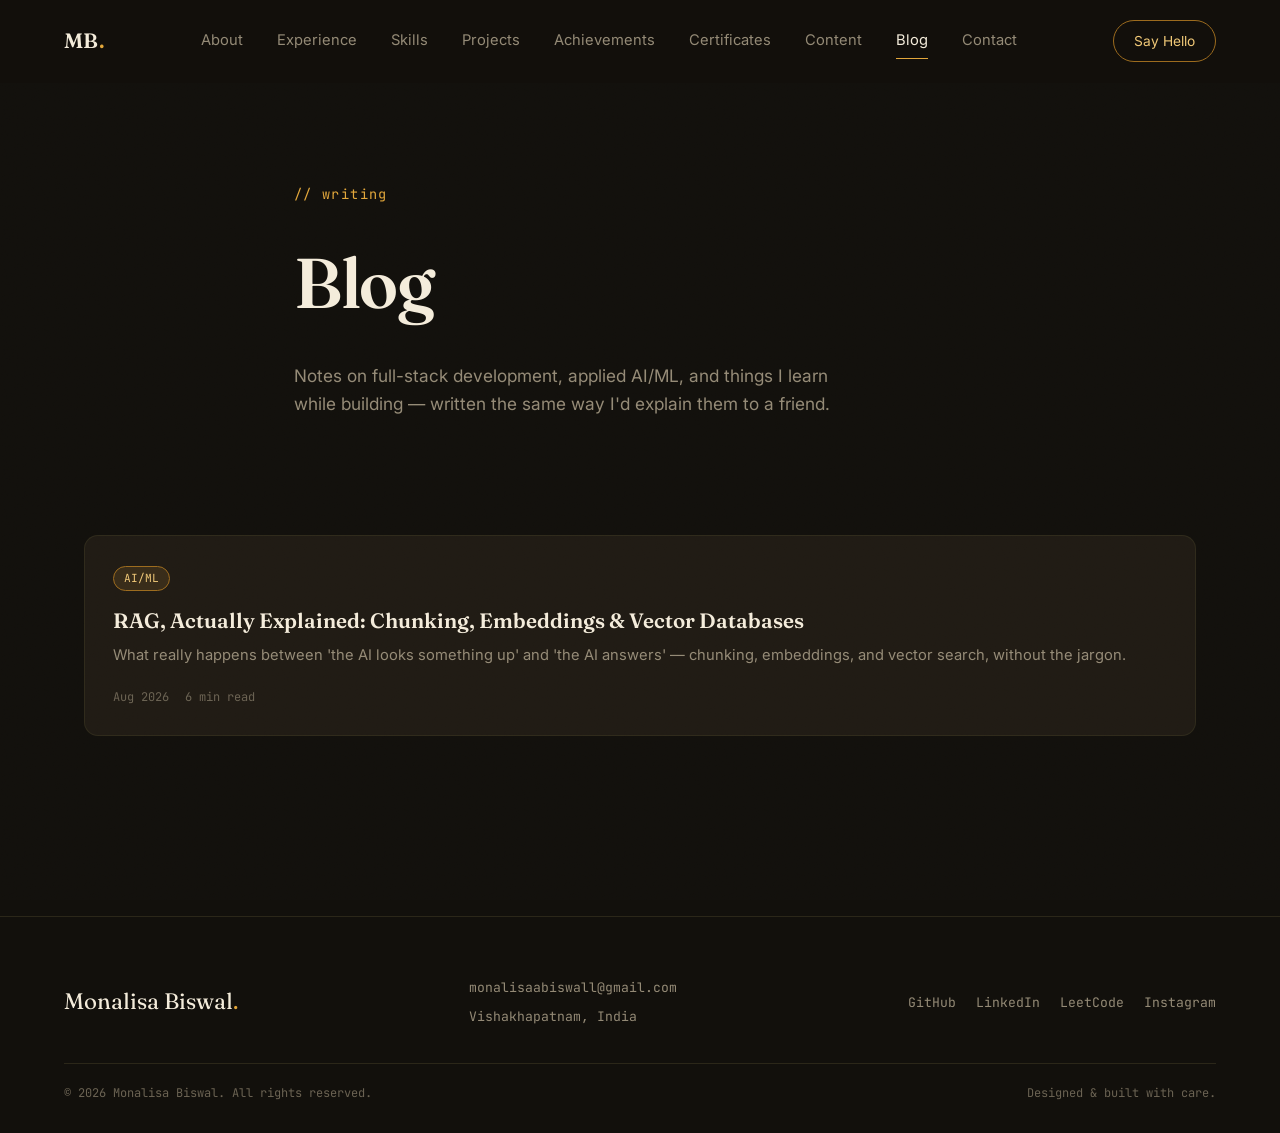
==== blog.html @ 136dc287 "adding blog section" ====
<!DOCTYPE html>
<html lang="en">
<head>
<meta charset="UTF-8">
<meta name="viewport" content="width=device-width, initial-scale=1.0">
<title>Blog — Monalisa Biswal</title>
<meta name="description" content="Writing on full-stack development, applied AI/ML, and things learned building real projects — by Monalisa Biswal.">

<link rel="icon" type="image/svg+xml" href="data:image/svg+xml,%3Csvg xmlns='http://www.w3.org/2000/svg' viewBox='0 0 64 64'%3E%3Crect width='64' height='64' rx='16' fill='%2312100c'/%3E%3Crect x='2' y='2' width='60' height='60' rx='14' fill='none' stroke='%239c6b1e' stroke-width='1.5'/%3E%3Ctext x='32' y='44' font-family='Georgia, Cambria, serif' font-size='30' font-weight='700' fill='%23e3a73b' text-anchor='middle'%3EM%3C/text%3E%3C/svg%3E">

<meta property="og:type" content="website">
<meta property="og:title" content="Blog — Monalisa Biswal">
<meta property="og:description" content="Writing on full-stack development, applied AI/ML, and things learned building real projects.">
<meta property="og:image" content="og-image.png">
<meta name="twitter:card" content="summary_large_image">
<meta name="twitter:title" content="Blog — Monalisa Biswal">
<meta name="twitter:image" content="og-image.png">

<link rel="preconnect" href="https://fonts.googleapis.com">
<link rel="preconnect" href="https://fonts.gstatic.com" crossorigin>
<link href="https://fonts.googleapis.com/css2?family=Fraunces:ital,opsz,wght@0,9..144,400;0,9..144,500;0,9..144,600;0,9..144,700;1,9..144,500&family=Inter:wght@400;500;600;700&family=JetBrains+Mono:wght@400;500&display=swap" rel="stylesheet">
<link rel="stylesheet" href="style.css">
</head>
<body>

<div class="noise"></div>
<div class="progress-bar" id="progressBar"></div>

<header class="site-nav" id="siteNav">
  <a class="logo" href="index.html">MB<span>.</span></a>
  <nav class="nav-links" id="navLinks">
    <a href="index.html#about">About</a>
    <a href="index.html#experience">Experience</a>
    <a href="index.html#skills">Skills</a>
    <a href="index.html#projects">Projects</a>
    <a href="index.html#achievements">Achievements</a>
    <a href="index.html#certificates">Certificates</a>
    <a href="index.html#content">Content</a>
    <a href="blog.html" class="active">Blog</a>
    <a href="index.html#contact">Contact</a>
  </nav>
  <a class="nav-cta" href="index.html#contact">Say Hello</a>
  <button class="nav-toggle" id="navToggle" aria-label="Toggle menu"><span></span><span></span><span></span></button>
</header>

<main>
  <section class="blog-hero reveal">
    <p class="eyebrow mono">// writing</p>
    <h1>Blog</h1>
    <p class="blog-intro">Notes on full-stack development, applied AI/ML, and things I learn while building — written the same way I'd explain them to a friend.</p>
  </section>

  <section class="blog-list reveal">
    <div class="blog-grid" id="blogGrid">
      <!-- posts are rendered here by script.js from the BLOG_POSTS array -->
    </div>
  </section>
</main>

<footer class="site-footer">
  <div class="footer-top">
    <div class="footer-brand">Monalisa Biswal<span class="accent">.</span></div>
    <div class="footer-contact mono">
      <a href="mailto:monalisaabiswall@gmail.com">monalisaabiswall@gmail.com</a>
      <span>Vishakhapatnam, India</span>
    </div>
    <div class="footer-social mono">
      <a href="https://github.com/lisabiswal" target="_blank" rel="noopener">GitHub</a>
      <a href="https://www.linkedin.com/in/monalisa-biswall/" target="_blank" rel="noopener">LinkedIn</a>
      <a href="https://leetcode.com/u/lilisas/" target="_blank" rel="noopener">LeetCode</a>
      <a href="https://www.instagram.com/lilisa.is/" target="_blank" rel="noopener">Instagram</a>
    </div>
  </div>
  <div class="footer-bottom mono">
    <span>© 2026 Monalisa Biswal. All rights reserved.</span>
    <span>Designed &amp; built with care.</span>
  </div>
</footer>

<!-- Post modal -->
<div class="post-modal" id="postModal">
  <div class="post-modal-inner">
    <button class="post-modal-close" id="postModalClose" aria-label="Close post">×</button>
    <p class="post-modal-meta mono" id="postModalMeta"></p>
    <h2 id="postModalTitle"></h2>
    <div class="post-modal-body" id="postModalBody"></div>
  </div>
</div>

<script src="script.js"></script>
</body>
</html>
---- style.css ----
/* ===========================================================
   Monalisa Biswal — Portfolio
   Design tokens
=========================================================== */
:root{
  --ink:        #12100c;
  --ink-soft:   #1b1712;
  --surface:    #201b14;
  --surface-2:  #262019;
  --line:       #35301fbb;
  --gold:       #e3a73b;
  --gold-deep:  #9c6b1e;
  --gold-soft:  #f0c877;
  --paper:      #f4ecdb;
  --stone:      #948a76;
  --stone-dim:  #6b6353;

  --display: 'Fraunces', 'Georgia', serif;
  --body:    'Inter', 'Segoe UI', sans-serif;
  --mono:    'JetBrains Mono', 'Courier New', monospace;

  --maxw: 1240px;
  --pad: clamp(20px, 5vw, 72px);
  --radius: 14px;
  --ease: cubic-bezier(.22,1,.36,1);
}

*,*::before,*::after{ box-sizing:border-box; }
html{ scroll-behavior:smooth; }
@media (prefers-reduced-motion: reduce){
  html{ scroll-behavior:auto; }
  *,*::before,*::after{ animation-duration:.001ms !important; animation-iteration-count:1 !important; transition-duration:.001ms !important; scroll-behavior:auto !important; }
}

body{
  margin:0;
  background:var(--ink);
  color:var(--paper);
  font-family:var(--body);
  font-size:16px;
  line-height:1.6;
  -webkit-font-smoothing:antialiased;
  overflow-x:hidden;
}

img{ max-width:100%; display:block; }
a{ color:inherit; text-decoration:none; }
ul{ margin:0; padding:0; list-style:none; }
button{ font-family:inherit; cursor:pointer; }
h1,h2,h3{ font-family:var(--display); margin:0; font-weight:600; color:var(--paper); }

.mono{ font-family:var(--mono); }

/* grain overlay for texture, not pure flat color */
.noise{
  position:fixed; inset:0; z-index:2; pointer-events:none;
  opacity:.05; mix-blend-mode:overlay;
  background-image:url("data:image/svg+xml,%3Csvg xmlns='http://www.w3.org/2000/svg' width='120' height='120'%3E%3Cfilter id='n'%3E%3CfeTurbulence type='fractalNoise' baseFrequency='0.9' numOctaves='2' stitchTiles='stitch'/%3E%3C/filter%3E%3Crect width='100%25' height='100%25' filter='url(%23n)'/%3E%3C/svg%3E");
}

.progress-bar{
  position:fixed; top:0; left:0; height:3px; width:0%;
  background:linear-gradient(90deg,var(--gold-deep),var(--gold));
  z-index:999; transition:width .1s linear;
}

/* ===========================================================
   Nav
=========================================================== */
.site-nav{
  position:fixed; top:0; left:0; right:0; z-index:100;
  display:flex; align-items:center; justify-content:space-between;
  padding:20px var(--pad);
  background:rgba(18,16,12,.72);
  backdrop-filter:blur(10px);
  border-bottom:1px solid transparent;
  transition:border-color .3s var(--ease), background .3s var(--ease);
}
.site-nav.scrolled{ border-bottom-color:var(--line); background:rgba(18,16,12,.92); }

.logo{ font-family:var(--display); font-size:1.3rem; font-weight:600; letter-spacing:.02em; }
.logo span{ color:var(--gold); }

.nav-links{ display:flex; gap:34px; }
.nav-links a{
  position:relative; font-size:.92rem; color:var(--stone);
  transition:color .25s var(--ease);
}
.nav-links a::after{
  content:''; position:absolute; left:0; right:0; bottom:-6px; height:1px;
  background:var(--gold); transform:scaleX(0); transform-origin:left;
  transition:transform .3s var(--ease);
}
.nav-links a:hover, .nav-links a.active{ color:var(--paper); }
.nav-links a:hover::after, .nav-links a.active::after{ transform:scaleX(1); }

.nav-cta{
  border:1px solid var(--gold-deep); color:var(--gold-soft);
  padding:9px 20px; border-radius:100px; font-size:.86rem;
  transition:background .25s var(--ease), color .25s var(--ease), border-color .25s var(--ease);
  white-space:nowrap;
}
.nav-cta:hover{ background:var(--gold); color:var(--ink); border-color:var(--gold); }

.nav-toggle{ display:none; flex-direction:column; gap:5px; background:none; border:none; padding:6px; }
.nav-toggle span{ width:22px; height:2px; background:var(--paper); border-radius:2px; transition:transform .3s var(--ease), opacity .3s var(--ease); }
.nav-toggle.open span:nth-child(1){ transform:translateY(7px) rotate(45deg); }
.nav-toggle.open span:nth-child(2){ opacity:0; }
.nav-toggle.open span:nth-child(3){ transform:translateY(-7px) rotate(-45deg); }

/* ===========================================================
   Layout helpers
=========================================================== */
main{ position:relative; z-index:1; }
section{ padding:130px var(--pad) 40px; max-width:var(--maxw); margin:0 auto; position:relative; }
.section-index{
  color:var(--gold); font-size:.82rem; letter-spacing:.12em; text-transform:uppercase;
  margin-bottom:18px; display:inline-block;
}
section > h2{ font-size:clamp(1.9rem, 3.4vw, 2.7rem); max-width:820px; margin-bottom:44px; letter-spacing:-.01em; }

.reveal{ opacity:0; transform:translateY(28px); transition:opacity .8s var(--ease), transform .8s var(--ease); }
.reveal.in-view{ opacity:1; transform:translateY(0); }
.reveal-stagger > *{ opacity:0; transform:translateY(24px); transition:opacity .7s var(--ease), transform .7s var(--ease); }
.reveal-stagger.in-view > *{ opacity:1; transform:translateY(0); }
.reveal-stagger.in-view > *:nth-child(1){ transition-delay:.05s; }
.reveal-stagger.in-view > *:nth-child(2){ transition-delay:.13s; }
.reveal-stagger.in-view > *:nth-child(3){ transition-delay:.21s; }
.reveal-stagger.in-view > *:nth-child(4){ transition-delay:.29s; }
.reveal-stagger.in-view > *:nth-child(5){ transition-delay:.37s; }
.reveal-stagger.in-view > *:nth-child(6){ transition-delay:.45s; }

.btn{
  display:inline-flex; align-items:center; gap:8px; padding:14px 28px;
  border-radius:100px; font-size:.94rem; font-weight:600; border:1px solid transparent;
  transition:transform .3s var(--ease), background .3s var(--ease), color .3s var(--ease), border-color .3s var(--ease);
}
.btn:hover{ transform:translateY(-2px); }
.btn-primary{ background:var(--gold); color:var(--ink); }
.btn-primary:hover{ background:var(--gold-soft); }
.btn-ghost{ border-color:var(--stone-dim); color:var(--paper); }
.btn-ghost:hover{ border-color:var(--gold); color:var(--gold-soft); }

.tag-row{ display:flex; flex-wrap:wrap; gap:8px 14px; font-family:var(--mono); font-size:.78rem; color:var(--stone); margin-top:16px; }

/* ===========================================================
   Hero — signature mustard slab echoing the portrait backdrop
=========================================================== */
.hero{
  min-height:100vh; padding-top:150px;
  display:grid; grid-template-columns:1.1fr .8fr; gap:40px; align-items:center;
}
.eyebrow{ color:var(--gold); font-size:.85rem; letter-spacing:.1em; margin-bottom:22px; }
.hero-title{ font-size:clamp(3.2rem, 8vw, 6.2rem); line-height:.98; letter-spacing:-.02em; }
.hero-title .line{ display:block; opacity:0; transform:translateY(40px); animation:riseIn .9s var(--ease) forwards; }
.hero-title .line.accent{ color:var(--gold); animation-delay:.15s; }
@keyframes riseIn{ to{ opacity:1; transform:translateY(0); } }

.hero-sub{ max-width:480px; font-size:1.08rem; color:var(--stone); margin:26px 0 34px; opacity:0; animation:fadeUp .9s var(--ease) .4s forwards; }
.accent-text{ color:var(--paper); border-bottom:1px solid var(--gold-deep); }
.hero-actions{ display:flex; gap:16px; opacity:0; animation:fadeUp .9s var(--ease) .55s forwards; }
.hero-links{ display:flex; gap:22px; margin-top:46px; font-size:.82rem; opacity:0; animation:fadeUp .9s var(--ease) .7s forwards; }
.hero-links a{ color:var(--stone); border-bottom:1px solid transparent; padding-bottom:2px; transition:color .25s, border-color .25s; }
.hero-links a:hover{ color:var(--gold-soft); border-color:var(--gold-deep); }
@keyframes fadeUp{ from{ opacity:0; transform:translateY(18px);} to{ opacity:1; transform:translateY(0);} }

.hero-portrait{ position:relative; justify-self:end; opacity:0; animation:fadeUp 1s var(--ease) .3s forwards; }
.portrait-slab{
  width:min(320px, 78vw); aspect-ratio:2/3; border-radius:18px;
  background-color:var(--gold); background-size:cover; background-position:center top;
  position:relative; box-shadow:0 40px 80px -30px rgba(0,0,0,.7);
  filter:saturate(.92);
}
.portrait-slab::after{
  content:''; position:absolute; inset:0; border-radius:18px;
  background:linear-gradient(200deg, transparent 55%, var(--ink) 130%);
  mix-blend-mode:normal; opacity:.55;
}
.portrait-slab::before{
  content:''; position:absolute; top:16px; left:16px; right:-16px; bottom:-16px;
  border:1.5px solid var(--gold-deep); border-radius:18px; z-index:-1;
}
.cgpa-tag{
  position:absolute; bottom:-22px; left:-30px; background:var(--surface);
  border:1px solid var(--line); padding:12px 18px; border-radius:10px;
  font-size:.78rem; color:var(--stone); box-shadow:0 18px 40px -18px rgba(0,0,0,.6);
}
.cgpa-tag strong{ color:var(--gold-soft); font-size:1rem; }

.scroll-cue{
  position:absolute; bottom:36px; left:var(--pad); font-size:.75rem; color:var(--stone-dim);
  display:flex; align-items:center; gap:8px;
}
.scroll-cue .arrow{ display:inline-block; animation:bob 1.8s ease-in-out infinite; }
@keyframes bob{ 0%,100%{ transform:translateY(0);} 50%{ transform:translateY(6px);} }

/* ===========================================================
   About
=========================================================== */
.about-grid{ display:grid; grid-template-columns:1fr 1fr; gap:56px; align-items:start; }
.about-grid h2{ font-size:clamp(1.9rem,3.6vw,2.7rem); }
.about-copy p{ color:var(--stone); margin:0 0 18px; font-size:1.02rem; }
.about-copy strong{ color:var(--paper); font-weight:600; }

/* ===========================================================
   Experience timeline
=========================================================== */
.timeline{ border-left:1px solid var(--line); padding-left:40px; display:flex; flex-direction:column; gap:52px; }
.timeline-item{ position:relative; }
.timeline-item::before{
  content:''; position:absolute; left:-45px; top:6px; width:11px; height:11px;
  border-radius:50%; background:var(--gold); box-shadow:0 0 0 4px var(--ink), 0 0 0 5px var(--gold-deep);
}
.timeline-date{ color:var(--gold); font-size:.8rem; margin-bottom:8px; letter-spacing:.05em; }
.timeline-body h3{ font-size:1.35rem; margin-bottom:4px; }
.role{ color:var(--stone); font-size:.95rem; margin:0 0 14px; font-style:italic; font-family:var(--display); }
.timeline-body ul{ display:flex; flex-direction:column; gap:8px; }
.timeline-body li{ color:var(--stone); font-size:.96rem; padding-left:18px; position:relative; }
.timeline-body li::before{ content:'—'; position:absolute; left:0; color:var(--gold-deep); }

/* ===========================================================
   Skills — flip flashcards
=========================================================== */
.card-grid{ display:grid; grid-template-columns:repeat(auto-fit, minmax(190px,1fr)); gap:22px; perspective:1400px; }
.flip-card{ height:220px; }
.flip-card-inner{
  position:relative; width:100%; height:100%; transition:transform .7s var(--ease);
  transform-style:preserve-3d; cursor:pointer;
}
.flip-card.flipped .flip-card-inner, .flip-card:hover .flip-card-inner{ transform:rotateY(180deg); }
.flip-front, .flip-back{
  position:absolute; inset:0; backface-visibility:hidden; border-radius:var(--radius);
  padding:26px; display:flex; flex-direction:column; justify-content:space-between;
  border:1px solid var(--line);
}
.flip-front{ background:var(--surface); }
.flip-back{ background:var(--gold); color:var(--ink); transform:rotateY(180deg); justify-content:flex-start; }
.card-icon{ font-size:1.9rem; }
.card-index{ font-family:var(--mono); font-size:.72rem; color:var(--stone-dim); }
.flip-front h3{ font-size:1.15rem; }
.flip-front p{ color:var(--stone); font-size:.82rem; margin:0; }
.flip-back h4{ font-family:var(--mono); font-size:.72rem; text-transform:uppercase; letter-spacing:.08em; margin:0 0 12px; opacity:.7; }
.chip-list{ display:flex; flex-wrap:wrap; gap:7px; }
.chip{ background:rgba(18,16,12,.15); border:1px solid rgba(18,16,12,.3); padding:5px 11px; border-radius:100px; font-size:.76rem; font-weight:600; }

/* ===========================================================
   Projects
=========================================================== */
.project-grid{ display:grid; grid-template-columns:repeat(auto-fit, minmax(320px,1fr)); gap:26px; }
.project-card{
  display:block; background:var(--surface); border:1px solid var(--line); border-radius:var(--radius);
  overflow:hidden; transition:transform .4s var(--ease), border-color .4s var(--ease);
  position:relative;
}
.project-card:hover{ transform:translateY(-6px); border-color:var(--gold-deep); }
.project-media{
  height:170px; display:flex; align-items:center; justify-content:center;
  background:
    radial-gradient(circle at 30% 20%, rgba(227,167,59,.25), transparent 60%),
    var(--surface-2);
  position:relative; overflow:hidden;
}
.project-glyph{ font-family:var(--mono); font-size:2.6rem; color:var(--gold-deep); transition:transform .5s var(--ease), color .4s var(--ease); }
.project-card:hover .project-glyph{ transform:scale(1.15) rotate(-4deg); color:var(--gold); }
.project-media::after{
  content:''; position:absolute; inset:0; background:linear-gradient(120deg, transparent 40%, rgba(227,167,59,.12) 50%, transparent 60%);
  transform:translateX(-120%); transition:transform .7s var(--ease);
}
.project-card:hover .project-media::after{ transform:translateX(120%); }
.project-body{ padding:24px 24px 6px; }
.project-body h3{ font-size:1.25rem; margin-bottom:8px; }
.project-body p{ color:var(--stone); font-size:.92rem; margin:0; }
.project-link{
  display:flex; align-items:center; gap:6px; padding:18px 24px 22px; color:var(--gold-soft);
  font-size:.78rem; transition:gap .3s var(--ease);
}
.project-card:hover .project-link{ gap:11px; }

/* ===========================================================
   Achievements
=========================================================== */
.achieve-grid{ display:grid; grid-template-columns:.85fr 1.15fr; gap:48px; align-items:center; }
.achieve-photo{
  aspect-ratio:5/3; border-radius:var(--radius); background-size:cover; background-position:center;
  border:1px solid var(--line); position:relative;
}
.achieve-photo::after{ content:''; position:absolute; inset:0; border-radius:var(--radius); box-shadow:inset 0 -50px 60px -30px rgba(18,16,12,.9); }
.achieve-list{ display:flex; flex-direction:column; gap:14px; margin:24px 0 30px; }
.achieve-list li{ font-size:1.02rem; color:var(--stone); padding-left:22px; position:relative; }
.achieve-list li::before{ content:'★'; position:absolute; left:0; color:var(--gold); font-size:.85rem; top:3px; }
.achieve-list strong{ color:var(--paper); }
/* ===========================================================
   Certificates
=========================================================== */
.cert-grid{ display:grid; grid-template-columns:repeat(auto-fit, minmax(260px,1fr)); gap:24px; }
.cert-card{
  background:var(--surface); border:1px solid var(--line); border-radius:var(--radius);
  overflow:hidden; transition:transform .4s var(--ease), border-color .4s var(--ease);
}
.cert-card:hover{ transform:translateY(-6px); border-color:var(--gold-deep); }
.cert-media{ aspect-ratio:4/3; background-size:cover; background-position:center top; border-bottom:1px solid var(--line); }
.cert-body{ padding:18px 20px; }
.cert-body h3{ font-size:1rem; margin-bottom:4px; line-height:1.3; }
.cert-body p{ margin:0; color:var(--stone); font-size:.82rem; }

/* ===========================================================
   Content — Instagram reels
=========================================================== */
.content-intro{ max-width:640px; color:var(--stone); font-size:1rem; margin:-24px 0 36px; }
.reel-grid{ display:grid; grid-template-columns:repeat(auto-fit, minmax(240px,1fr)); gap:22px; }
.reel-card{
  display:block; background:var(--surface); border:1px solid var(--line); border-radius:var(--radius);
  overflow:hidden; transition:transform .4s var(--ease), border-color .4s var(--ease);
}
.reel-card:hover{ transform:translateY(-6px); border-color:var(--gold-deep); }
.reel-media{
  height:120px; display:flex; align-items:center; justify-content:center;
  background:
    radial-gradient(circle at 30% 20%, rgba(227,167,59,.25), transparent 60%),
    var(--surface-2);
}
.reel-glyph{ font-size:2rem; color:var(--gold-deep); transition:transform .5s var(--ease), color .4s var(--ease); }
.reel-card:hover .reel-glyph{ transform:scale(1.15) rotate(-4deg); color:var(--gold); }
.reel-body{ padding:18px 20px 20px; }
.reel-body h3{ font-size:1rem; margin-bottom:6px; line-height:1.3; }
.reel-body p{ margin:0 0 12px; color:var(--stone); font-size:.82rem; }
.reel-tag{ display:inline-block; background:rgba(227,167,59,.12); color:var(--gold-soft); border:1px solid var(--gold-deep); padding:3px 10px; border-radius:100px; font-size:.7rem; }
.reel-more{ display:inline-flex; margin-top:26px; color:var(--gold-soft); font-size:.85rem; border-bottom:1px solid var(--gold-deep); padding-bottom:2px; transition:color .25s; }
.reel-more:hover{ color:var(--gold); }

/* ===========================================================
   Contact
=========================================================== */
.contact-grid{ display:grid; grid-template-columns:1.2fr .8fr; gap:50px; }
.contact-form{ display:flex; flex-direction:column; gap:20px; }
.contact-form label{ display:flex; flex-direction:column; gap:8px; font-size:.82rem; color:var(--stone); }
.contact-form input, .contact-form textarea{
  background:var(--surface); border:1px solid var(--line); border-radius:10px;
  padding:14px 16px; color:var(--paper); font-family:var(--body); font-size:.96rem;
  transition:border-color .25s var(--ease), background .25s var(--ease); resize:vertical;
}
.contact-form input:focus, .contact-form textarea:focus{ outline:none; border-color:var(--gold-deep); background:var(--surface-2); }
.contact-form button{ align-self:flex-start; margin-top:6px; }
.form-note{ min-height:18px; color:var(--gold-soft); font-size:.78rem; }
.contact-side{ display:flex; flex-direction:column; gap:22px; justify-content:center; }
.contact-side a{
  display:block; font-family:var(--display); font-size:1.5rem; color:var(--paper);
  border-bottom:1px solid var(--line); padding-bottom:16px; transition:color .3s var(--ease);
}
.contact-side a:hover{ color:var(--gold-soft); }
.contact-side p{ color:var(--stone-dim); font-size:.85rem; margin:0; }

/* ===========================================================
   Blog
=========================================================== */
.blog-hero{ padding-top:170px; max-width:820px; }
.blog-hero h1{ font-size:clamp(2.6rem, 6vw, 4.4rem); letter-spacing:-.02em; margin:14px 0 22px; }
.blog-intro{ color:var(--stone); font-size:1.08rem; max-width:560px; }

.blog-list{ padding-top:60px; padding-bottom:120px; }
.blog-grid{ display:grid; grid-template-columns:repeat(auto-fit, minmax(300px,1fr)); gap:26px; }
.blog-empty{ grid-column:1/-1; text-align:center; padding:60px 20px; color:var(--stone-dim); font-size:.95rem; }

.post-card{
  background:var(--surface); border:1px solid var(--line); border-radius:var(--radius);
  padding:28px; cursor:pointer; transition:transform .4s var(--ease), border-color .4s var(--ease);
}
.post-card:hover{ transform:translateY(-6px); border-color:var(--gold-deep); }
.post-tag{
  display:inline-block; background:rgba(227,167,59,.12); color:var(--gold-soft); border:1px solid var(--gold-deep);
  padding:3px 10px; border-radius:100px; font-size:.7rem; margin-bottom:16px;
}
.post-card h3{ font-size:1.3rem; margin-bottom:10px; line-height:1.3; }
.post-card p{ color:var(--stone); font-size:.92rem; margin:0 0 20px; }
.post-meta{ display:flex; gap:16px; font-size:.75rem; color:var(--stone-dim); }

/* Post modal — full post opens as an overlay so no separate page per post is needed */
.post-modal{
  position:fixed; inset:0; z-index:200; background:rgba(18,16,12,.85); backdrop-filter:blur(6px);
  display:flex; align-items:flex-start; justify-content:center; padding:80px 20px;
  opacity:0; pointer-events:none; transition:opacity .3s var(--ease); overflow-y:auto;
}
.post-modal.open{ opacity:1; pointer-events:auto; }
.post-modal-inner{
  background:var(--ink-soft); border:1px solid var(--line); border-radius:18px;
  max-width:720px; width:100%; padding:48px; position:relative;
  transform:translateY(20px); transition:transform .3s var(--ease);
}
.post-modal.open .post-modal-inner{ transform:translateY(0); }
.post-modal-close{
  position:absolute; top:20px; right:20px; width:36px; height:36px; border-radius:50%;
  background:var(--surface); border:1px solid var(--line); color:var(--paper); font-size:1.4rem;
  display:flex; align-items:center; justify-content:center; line-height:1; transition:background .25s, color .25s;
}
.post-modal-close:hover{ background:var(--gold); color:var(--ink); }
.post-modal-meta{ color:var(--gold); font-size:.78rem; margin-bottom:10px; }
.post-modal-inner h2{ font-size:clamp(1.6rem,3vw,2.1rem); margin-bottom:26px; padding-right:30px; }
.post-modal-body{ color:var(--stone); font-size:1rem; line-height:1.75; }
.post-modal-body p{ margin:0 0 18px; }
.post-modal-body h3{ color:var(--paper); font-size:1.15rem; margin:28px 0 12px; }
.post-modal-body ul, .post-modal-body ol{ margin:0 0 18px; padding-left:22px; }
.post-modal-body li{ margin-bottom:8px; }
.post-modal-body code{ font-family:var(--mono); background:var(--surface-2); padding:2px 6px; border-radius:4px; font-size:.88em; color:var(--gold-soft); }
.post-modal-body strong{ color:var(--paper); }
.post-modal-body a{ color:var(--gold-soft); border-bottom:1px solid var(--gold-deep); }

/* ===========================================================
   Events carousel (final section)
=========================================================== */
.carousel{ position:relative; }
.carousel-track{ display:flex; gap:24px; overflow-x:hidden; scroll-behavior:smooth; }
.carousel-slide{
  flex:0 0 min(400px, 78vw); border-radius:var(--radius); overflow:hidden; border:1px solid var(--line);
  background:var(--surface); position:relative;
}
.carousel-slide .slide-img{ height:260px; background-size:cover; background-position:center; }
.carousel-slide .slide-caption{ padding:18px 20px; }
.carousel-slide .slide-caption h4{ font-family:var(--display); font-size:1.05rem; margin:0 0 4px; }
.carousel-slide .slide-caption p{ margin:0; color:var(--stone); font-size:.82rem; }
.carousel-btn{
  position:absolute; top:112px; width:44px; height:44px; border-radius:50%;
  background:var(--surface); border:1px solid var(--line); color:var(--paper); font-size:1.3rem;
  display:flex; align-items:center; justify-content:center; transition:background .25s, border-color .25s;
  z-index:3;
}
.carousel-btn:hover{ background:var(--gold); color:var(--ink); border-color:var(--gold); }
.carousel-btn.prev{ left:-22px; }
.carousel-btn.next{ right:-22px; }
.carousel-dots{ display:flex; gap:9px; justify-content:center; margin-top:26px; }
.carousel-dots button{ width:8px; height:8px; border-radius:50%; background:var(--line); border:none; transition:background .25s, width .25s; }
.carousel-dots button.active{ background:var(--gold); width:22px; border-radius:5px; }

/* ===========================================================
   Footer
=========================================================== */
.site-footer{
  border-top:1px solid var(--line); padding:60px var(--pad) 30px; margin-top:60px;
}
.footer-top{
  max-width:var(--maxw); margin:0 auto; display:flex; flex-wrap:wrap; gap:30px;
  justify-content:space-between; align-items:center; padding-bottom:36px; border-bottom:1px solid var(--line);
}
.footer-brand{ font-family:var(--display); font-size:1.4rem; }
.footer-brand .accent{ color:var(--gold); }
.footer-contact{ display:flex; flex-direction:column; gap:8px; font-size:.82rem; color:var(--stone); }
.footer-contact a:hover{ color:var(--gold-soft); }
.footer-social{ display:flex; gap:20px; font-size:.82rem; }
.footer-social a{ color:var(--stone); transition:color .25s; }
.footer-social a:hover{ color:var(--gold-soft); }
.footer-bottom{
  max-width:var(--maxw); margin:20px auto 0; display:flex; justify-content:space-between;
  font-size:.75rem; color:var(--stone-dim); flex-wrap:wrap; gap:10px;
}

/* ===========================================================
   Responsive
=========================================================== */
@media (max-width:960px){
  .nav-links, .nav-cta{ display:none; }
  .nav-toggle{ display:flex; }
  .site-nav.mobile-open .nav-links{
    display:flex; position:fixed; inset:64px 0 0 0; flex-direction:column; padding:40px var(--pad);
    background:var(--ink); gap:24px; font-size:1.2rem;
  }
  .site-nav.mobile-open .nav-cta{ display:none; }
  .hero{ grid-template-columns:1fr; padding-top:130px; text-align:left; }
  .hero-portrait{ justify-self:start; margin-top:50px; }
  .about-grid, .achieve-grid, .contact-grid{ grid-template-columns:1fr; }
  .carousel-btn{ display:none; }
  .blog-hero{ padding-top:150px; }
}
@media (max-width:600px){
  section{ padding:100px var(--pad) 20px; }
  .hero-title{ font-size:3rem; }
  .cgpa-tag{ left:0; }
  .blog-hero{ padding-top:130px; }
  .post-modal{ padding:50px 14px; }
  .post-modal-inner{ padding:30px 22px; }
}
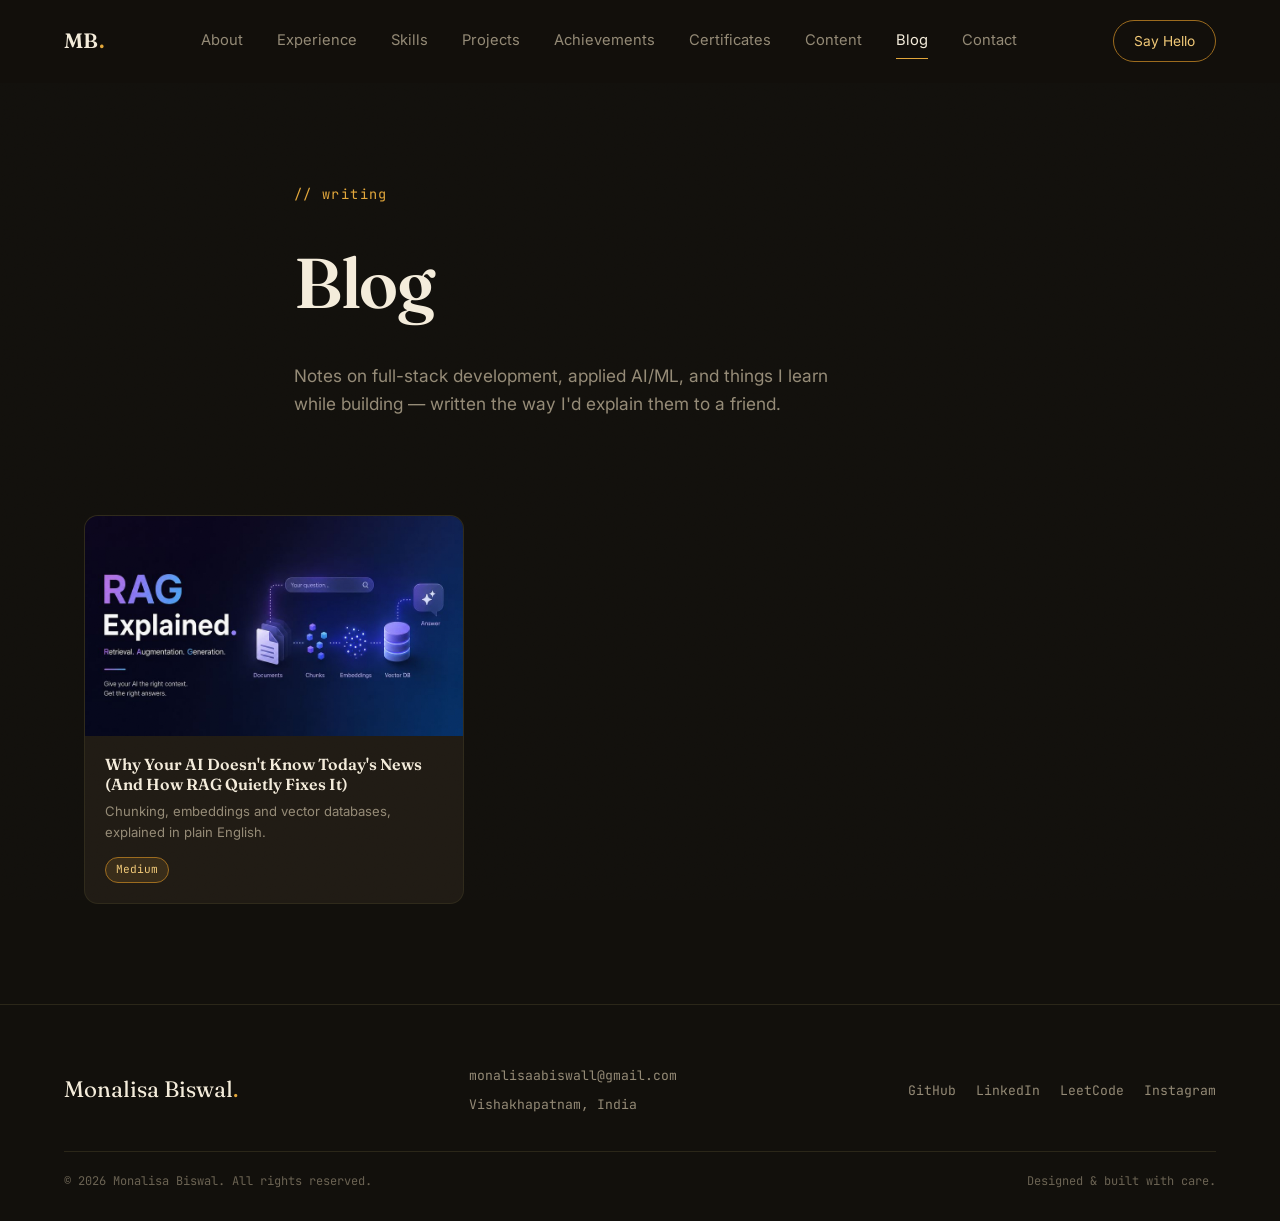
==== commit 6528981d: "update blog page" ====
--- a/blog.html
+++ b/blog.html
@@ -47,12 +47,21 @@
   <section class="blog-hero reveal">
     <p class="eyebrow mono">// writing</p>
     <h1>Blog</h1>
-    <p class="blog-intro">Notes on full-stack development, applied AI/ML, and things I learn while building — written the same way I'd explain them to a friend.</p>
+    <p class="blog-intro">Notes on full-stack development, applied AI/ML, and things I learn while building — written the way I'd explain them to a friend.</p>
   </section>
 
-  <section class="blog-list reveal">
-    <div class="blog-grid" id="blogGrid">
-      <!-- posts are rendered here by script.js from the BLOG_POSTS array -->
+  <section class="content-reels reveal" style="padding-top:40px;">
+    <div class="reel-grid" style="grid-template-columns:minmax(0, 380px); justify-content:flex-start;">
+
+      <a class="reel-card" href="https://medium.com/@monalisaabiswall/why-your-ai-doesnt-know-today-s-news-and-how-rag-quietly-fixes-it-c29caa829e3a?sharedUserId=monalisaabiswall" target="_blank" rel="noopener">
+        <div class="reel-media" style="height:220px; background-image:url('[data-uri]'); background-size:cover; background-position:center;"></div>
+        <div class="reel-body">
+          <h3>Why Your AI Doesn't Know Today's News (And How RAG Quietly Fixes It)</h3>
+          <p>Chunking, embeddings and vector databases, explained in plain English.</p>
+          <span class="reel-tag mono">Medium</span>
+        </div>
+      </a>
+
     </div>
   </section>
 </main>
@@ -77,16 +86,6 @@
   </div>
 </footer>
 
-<!-- Post modal -->
-<div class="post-modal" id="postModal">
-  <div class="post-modal-inner">
-    <button class="post-modal-close" id="postModalClose" aria-label="Close post">×</button>
-    <p class="post-modal-meta mono" id="postModalMeta"></p>
-    <h2 id="postModalTitle"></h2>
-    <div class="post-modal-body" id="postModalBody"></div>
-  </div>
-</div>
-
 <script src="script.js"></script>
 </body>
 </html>
